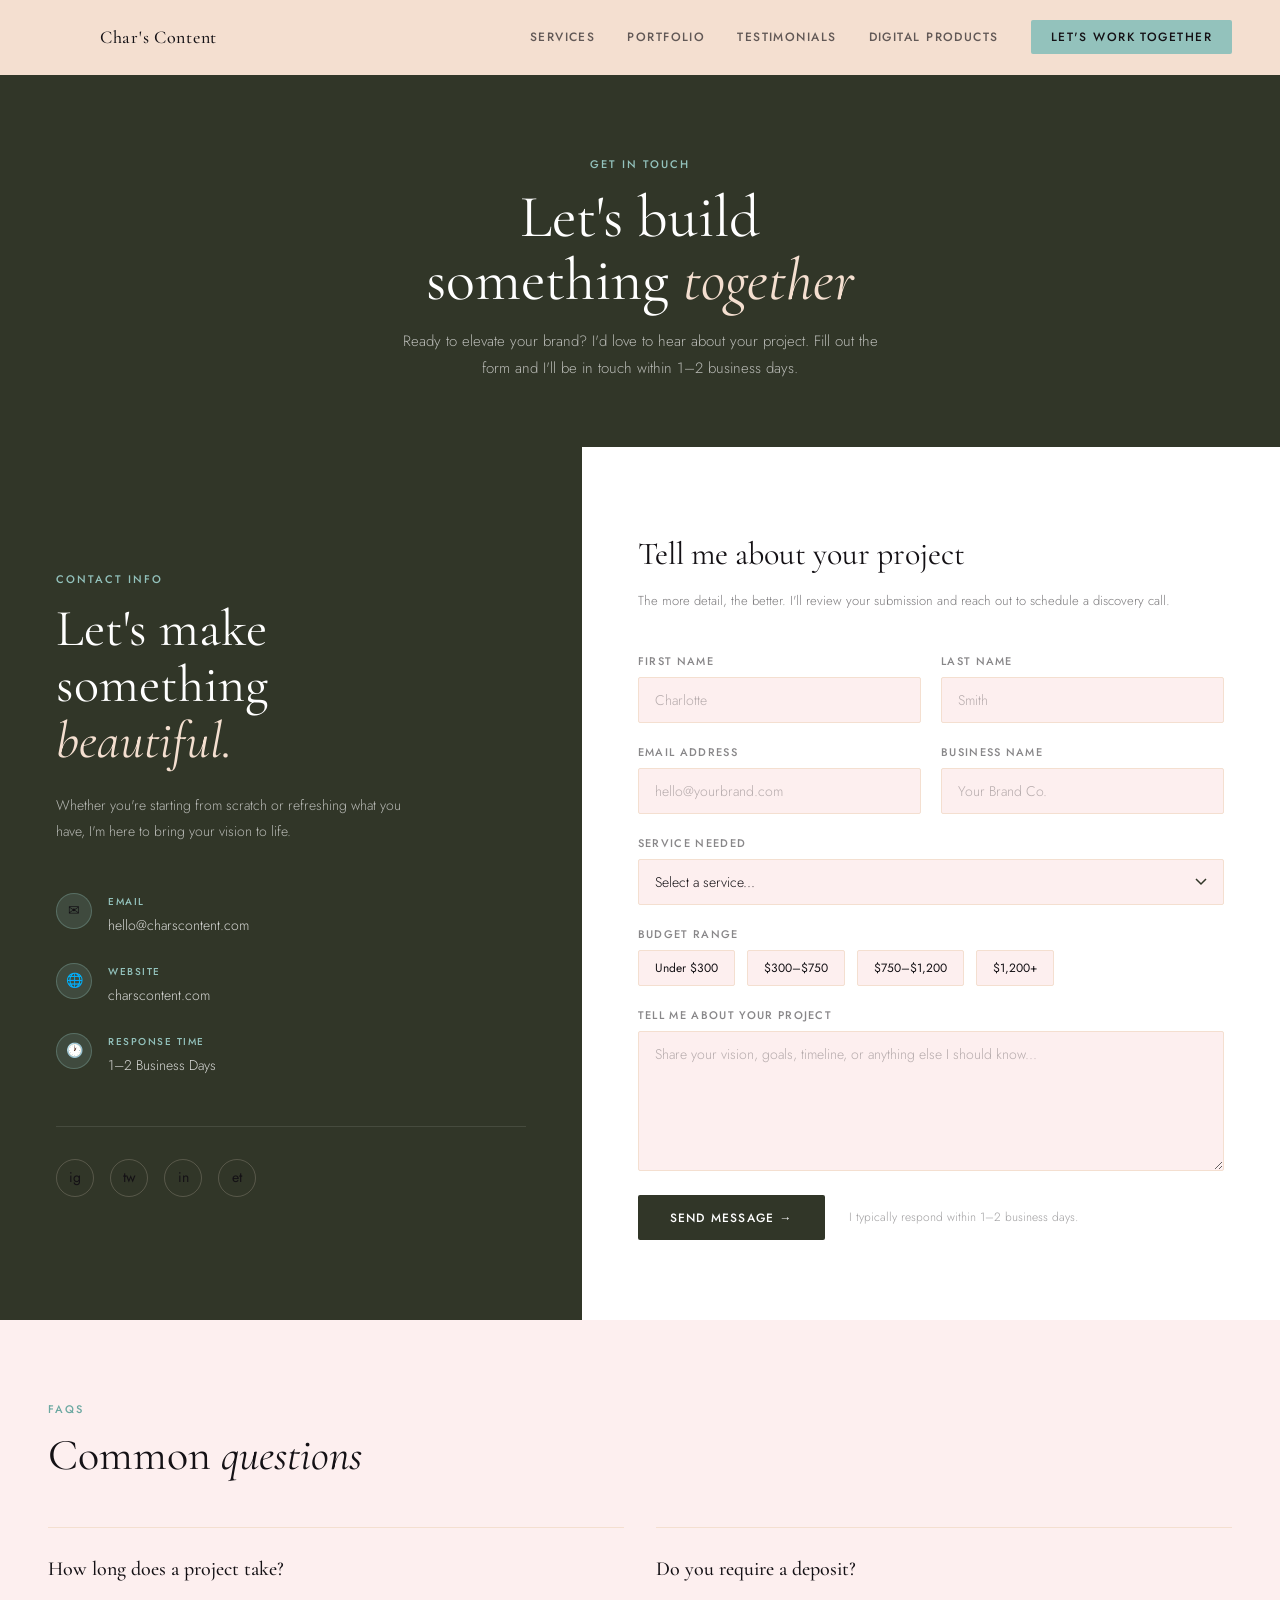
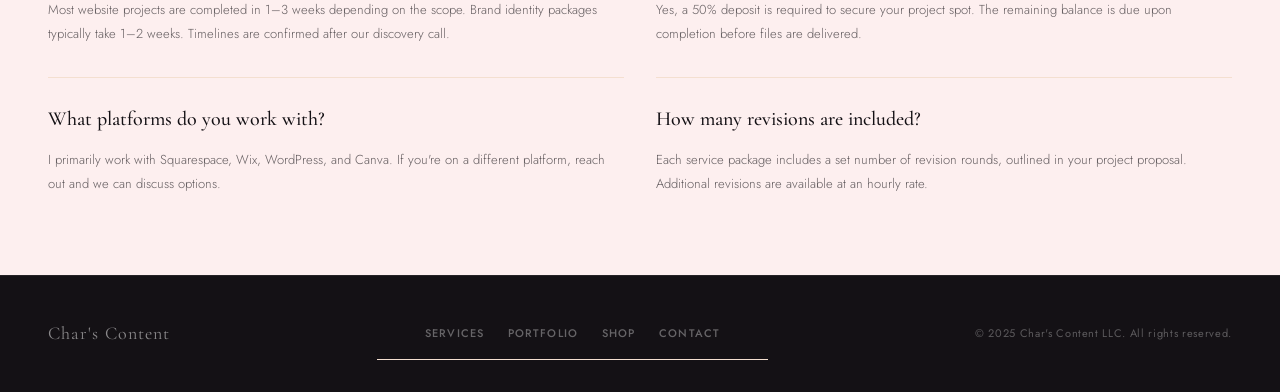
==== contact.html @ 34e14471 "Adding all files for website" ====
<!DOCTYPE html>
<html lang="en">
  <head>
    <meta charset="UTF-8" />
    <meta name="viewport" content="width=device-width, initial-scale=1.0" />
    <title>Contact | Char's Content</title>
    <meta
      name="description"
      content="Get in touch with Char's Content to start your web design or branding project."
    />
    <link rel="stylesheet" href="styles.css" />
    <link rel="stylesheet" href="mobile.css" />
  </head>
  <body>
    <!-- NAV -->
    <nav>
      <a href="index.html" class="nav-logo">
        <div class="logo-circle"></div>
        <span class="nav-brand">Char's Content</span>
      </a>
      <button class="menu-toggle" aria-label="Toggle navigation menu" aria-expanded="false">
        <span class="menu-toggle-bar"></span>
        <span class="menu-toggle-bar"></span>
        <span class="menu-toggle-bar"></span>
      </button>
      <ul class="nav-links">
        <li><a href="services.html">Services</a></li>
        <li><a href="portfolio.html">Portfolio</a></li>
        <li><a href="testimonials.html">Testimonials</a></li>
        <li><a href="products.html">Digital Products</a></li>
        <li>
          <a
            href="contact.html"
            class="nav-cta active"
            style="background: var(--teal); color: var(--ink) !important"
            >Let's Work Together</a
          >
        </li>
      </ul>
    </nav>

    <!-- PAGE HERO -->
    <section class="page-hero">
      <p class="section-label">Get In Touch</p>
      <h1 class="page-hero-title">
        Let's build<br />something <em>together</em>
      </h1>
      <p class="page-hero-sub">
        Ready to elevate your brand? I'd love to hear about your project. Fill
        out the form and I'll be in touch within 1–2 business days.
      </p>
    </section>

    <!-- CONTACT LAYOUT -->
    <div class="contact-layout">
      <!-- LEFT: Info -->
      <div class="contact-left">
        <p class="section-label contact-label">Contact Info</p>
        <h2 class="contact-title">
          Let's make<br />something<br /><em>beautiful.</em>
        </h2>
        <p class="contact-body">
          Whether you're starting from scratch or refreshing what you have, I'm
          here to bring your vision to life.
        </p>

        <div class="contact-info">
          <div class="contact-info-item">
            <div class="contact-info-icon">✉</div>
            <div>
              <p class="contact-info-label">Email</p>
              <a href="mailto:hello@charscontent.com" class="contact-info-value"
                >hello@charscontent.com</a
              >
            </div>
          </div>
          <div class="contact-info-item">
            <div class="contact-info-icon">🌐</div>
            <div>
              <p class="contact-info-label">Website</p>
              <a href="https://charscontent.com" class="contact-info-value"
                >charscontent.com</a
              >
            </div>
          </div>
          <div class="contact-info-item">
            <div class="contact-info-icon">🕐</div>
            <div>
              <p class="contact-info-label">Response Time</p>
              <span class="contact-info-value">1–2 Business Days</span>
            </div>
          </div>
        </div>

        <div class="contact-socials">
          <a href="#" class="social-link">ig</a>
          <a href="#" class="social-link">tw</a>
          <a href="#" class="social-link">in</a>
          <a href="#" class="social-link">et</a>
        </div>
      </div>

      <!-- RIGHT: Form -->
      <div class="contact-right">
        <h2 class="form-title">Tell me about your project</h2>
        <p class="form-subtitle">
          The more detail, the better. I'll review your submission and reach out
          to schedule a discovery call.
        </p>

        <form onsubmit="handleSubmit(event)">
          <div class="form-grid">
            <div class="form-field">
              <label class="form-label">First Name</label>
              <input
                class="form-input"
                type="text"
                placeholder="Charlotte"
                required
              />
            </div>
            <div class="form-field">
              <label class="form-label">Last Name</label>
              <input
                class="form-input"
                type="text"
                placeholder="Smith"
                required
              />
            </div>
            <div class="form-field">
              <label class="form-label">Email Address</label>
              <input
                class="form-input"
                type="email"
                placeholder="hello@yourbrand.com"
                required
              />
            </div>
            <div class="form-field">
              <label class="form-label">Business Name</label>
              <input
                class="form-input"
                type="text"
                placeholder="Your Brand Co."
              />
            </div>
            <div class="form-field form-full">
              <label class="form-label">Service Needed</label>
              <select class="service-select">
                <option value="" disabled selected>Select a service...</option>
                <option>Website Design</option>
                <option>Brand Identity</option>
                <option>Website + Brand Bundle</option>
                <option>Website Refresh</option>
                <option>Digital Product Design</option>
                <option>Canva Templates</option>
                <option>Not Sure Yet</option>
              </select>
            </div>
            <div class="form-field form-full">
              <label class="form-label">Budget Range</label>
              <div class="budget-options">
                <button
                  type="button"
                  class="budget-chip"
                  onclick="selectBudget(this)"
                >
                  Under $300
                </button>
                <button
                  type="button"
                  class="budget-chip"
                  onclick="selectBudget(this)"
                >
                  $300–$750
                </button>
                <button
                  type="button"
                  class="budget-chip"
                  onclick="selectBudget(this)"
                >
                  $750–$1,200
                </button>
                <button
                  type="button"
                  class="budget-chip"
                  onclick="selectBudget(this)"
                >
                  $1,200+
                </button>
              </div>
            </div>
            <div class="form-field form-full">
              <label class="form-label">Tell Me About Your Project</label>
              <textarea
                class="form-input"
                placeholder="Share your vision, goals, timeline, or anything else I should know..."
                style="min-height: 140px"
              ></textarea>
            </div>
          </div>
          <div class="form-submit-row" style="margin-top: 1.5rem">
            <button type="submit" class="btn-primary">Send Message →</button>
            <span class="form-note"
              >I typically respond within 1–2 business days.</span
            >
          </div>
        </form>
      </div>
    </div>

    <!-- FAQ -->
    <section class="faq-section">
      <p class="section-label">FAQs</p>
      <h2 class="section-title">Common <em>questions</em></h2>
      <div class="faq-grid">
        <div class="faq-item">
          <p class="faq-q">How long does a project take?</p>
          <p class="faq-a">
            Most website projects are completed in 1–3 weeks depending on the
            scope. Brand identity packages typically take 1–2 weeks. Timelines
            are confirmed after our discovery call.
          </p>
        </div>
        <div class="faq-item">
          <p class="faq-q">Do you require a deposit?</p>
          <p class="faq-a">
            Yes, a 50% deposit is required to secure your project spot. The
            remaining balance is due upon completion before files are delivered.
          </p>
        </div>
        <div class="faq-item">
          <p class="faq-q">What platforms do you work with?</p>
          <p class="faq-a">
            I primarily work with Squarespace, Wix, WordPress, and Canva. If
            you're on a different platform, reach out and we can discuss
            options.
          </p>
        </div>
        <div class="faq-item">
          <p class="faq-q">How many revisions are included?</p>
          <p class="faq-a">
            Each service package includes a set number of revision rounds,
            outlined in your project proposal. Additional revisions are
            available at an hourly rate.
          </p>
        </div>
      </div>
    </section>

    <!-- FOOTER -->
    <footer>
      <a href="index.html" class="footer-brand">Char's Content</a>
      <nav class="footer-nav">
        <a href="services.html">Services</a>
        <a href="portfolio.html">Portfolio</a>
        <a href="products.html">Shop</a>
        <a href="contact.html">Contact</a>
      </nav>
      <span class="footer-copy"
        >© 2025 Char's Content LLC. All rights reserved.</span
      >
    </footer>

    <script>
      function selectBudget(el) {
        document
          .querySelectorAll(".budget-chip")
          .forEach((c) => c.classList.remove("selected"));
        el.classList.add("selected");
      }

      function handleSubmit(e) {
        e.preventDefault();
        const btn = e.target.querySelector('button[type="submit"]');
        btn.textContent = "Sent! ✓";
        btn.style.background = "var(--teal)";
        btn.style.color = "var(--ink)";
        btn.disabled = true;
      }
    </script>
    <script src="mobile.js" defer></script>
  </body>
</html>
---- styles.css ----
@import url("https://fonts.googleapis.com/css2?family=Cormorant+Garamond:ital,wght@0,400;0,500;1,400;1,500&family=Jost:wght@300;400;500&display=swap");

/* ============================================
   CHAR'S CONTENT — SHARED STYLESHEET
   Brand Colors:
   Blush:   #FDEFEF
   Peach:   #F4DFD0
   Teal:    #93C2BC
   Forest:  #313628
   Ink:     #141115
   ============================================ */

*,
*::before,
*::after {
  box-sizing: border-box;
  margin: 0;
  padding: 0;
}

:root {
  --blush: #fdefef;
  --peach: #f4dfd0;
  --teal: #93c2bc;
  --teal-dark: #6ba8a1;
  --forest: #313628;
  --ink: #141115;
  --white: #ffffff;
  --muted: rgba(20, 17, 21, 0.55);

  --font-display: "Cormorant Garamond", Georgia, serif;
  --font-body: "Jost", sans-serif;
}

html {
  scroll-behavior: smooth;
}

body {
  font-family: var(--font-body);
  background: var(--blush);
  color: var(--ink);
  font-size: 15px;
  line-height: 1.7;
  overflow-x: hidden;
}

img {
  max-width: 100%;
  display: block;
}
a {
  color: inherit;
}

/* ============================================
   NAVIGATION
   ============================================ */
nav {
  display: flex;
  justify-content: space-between;
  align-items: center;
  padding: 1rem 3rem;
  border-bottom: 1px solid var(--peach);
  background-color: var(--peach);
  position: sticky;
  top: 0;
  z-index: 100;
}

.nav-logo {
  display: flex;
  align-items: center;
  gap: 10px;
  text-decoration: none;
}

.logo-circle {
  width: 42px;
  height: 42px;
  border-radius: 50%;
  display: flex;
  align-items: center;
  justify-content: center;
  flex-shrink: 0;
  position: relative;
}

.logo-circle::before {
  content: "";
  position: absolute;
  inset: 3px;
  border-radius: 50%;
}

.logo-cc {
  font-family: var(--font-display);
  font-size: 16px;
  font-weight: 500;
  letter-spacing: -1px;
  color: var(--ink);
  position: relative;
  z-index: 1;
}

.nav-brand {
  font-family: var(--font-display);
  font-size: 18px;
  font-weight: 500;
  letter-spacing: 0.04em;
  color: var(--ink);
}

.nav-links {
  display: flex;
  gap: 2rem;
  list-style: none;
}

.nav-links a {
  text-decoration: none;
  font-size: 12px;
  font-weight: 500;
  letter-spacing: 0.12em;
  text-transform: uppercase;
  color: var(--ink);
  opacity: 0.65;
  transition: opacity 0.2s;
}

.nav-links a:hover,
.nav-links a.active {
  opacity: 1;
}

.nav-cta {
  background: var(--forest);
  color: var(--white) !important;
  opacity: 1 !important;
  padding: 0.5rem 1.25rem;
  border-radius: 2px;
  font-size: 11px;
  font-weight: 500;
  letter-spacing: 0.12em;
  text-transform: uppercase;
  text-decoration: none;
  transition: background 0.2s;
}

.nav-cta:hover {
  background: var(--ink) !important;
}

/* HOME-SPECIFIC STYLES */

/* ============================================
   HOMEPAGE
   ============================================ */
.hero {
  display: grid;
  grid-template-columns: 1fr 1fr;
  min-height: 88vh;
}

.hero-left {
  padding: 5rem 3rem 4rem 3.5rem;
  display: flex;
  flex-direction: column;
  justify-content: center;
  background: var(--white);
}

.hero-eyebrow {
  font-size: 11px;
  font-weight: 500;
  letter-spacing: 0.18em;
  text-transform: uppercase;
  color: var(--teal-dark);
  margin-bottom: 1.5rem;
}

.hero-headline {
  font-family: var(--font-display);
  font-size: 62px;
  line-height: 1.06;
  font-weight: 400;
  color: var(--ink);
  margin-bottom: 1.5rem;
}

.hero-headline em {
  font-style: italic;
  color: var(--teal-dark);
}

.hero-sub {
  font-size: 15px;
  font-weight: 300;
  color: var(--ink);
  opacity: 0.7;
  max-width: 380px;
  margin-bottom: 2.5rem;
  line-height: 1.85;
}

.hero-actions {
  display: flex;
  gap: 1.5rem;
  align-items: center;
}

.hero-right {
  background: var(--peach);
  display: flex;
  align-items: center;
  justify-content: center;
  position: relative;
}

.hero-img-box {
  width: 400px;
  height: 420px;
  /* background: var(--teal); */
  border-radius: 4px;
  display: flex;
  flex-direction: column;
  align-items: center;
  justify-content: center;
  gap: 1rem;
}

.hero-logo-large {
  /* width: 120px;
  height: 120px; */
  border-radius: 50%;
  display: flex;
  align-items: center;
  justify-content: center;
  position: relative;
}

.hero-logo-large::before {
  content: "";
  position: absolute;
  inset: 5px;
  border-radius: 50%;
}

.hero-logo-large .cc {
  font-family: var(--font-display);
  font-size: 46px;
  font-weight: 500;
  letter-spacing: -3px;
  color: var(--ink);
  position: relative;
  z-index: 1;
}

.hero-img-label {
  font-family: var(--font-display);
  font-size: 13px;
  letter-spacing: 0.2em;
  text-transform: uppercase;
  color: var(--ink);
  opacity: 0.5;
}

.hero-badge {
  position: absolute;
  bottom: 2.5rem;
  right: 2.5rem;
  width: 76px;
  height: 76px;
  border-radius: 50%;
  background: var(--teal);
  display: flex;
  align-items: center;
  justify-content: center;
  text-align: center;
}

.hero-badge span {
  font-size: 10px;
  font-weight: 500;
  letter-spacing: 0.08em;
  text-transform: uppercase;
  color: var(--white);
  line-height: 1.4;
}

/* SERVICES PREVIEW */
.services-grid {
  display: grid;
  grid-template-columns: repeat(3, 1fr);
  gap: 1.5px;
  background: var(--peach);
  border: 1.5px solid var(--peach);
}

.service-card {
  background: var(--white);
  padding: 2.5rem 2rem;
  transition: background 0.25s;
}

.service-card:hover {
  background: var(--blush);
}

.service-num {
  font-family: var(--font-display);
  font-size: 13px;
  color: var(--teal-dark);
  letter-spacing: 0.1em;
  margin-bottom: 1.25rem;
}

.service-name {
  font-family: var(--font-display);
  font-size: 26px;
  font-weight: 500;
  color: var(--ink);
  margin-bottom: 0.75rem;
  line-height: 1.2;
}

.service-desc {
  font-size: 13px;
  font-weight: 300;
  color: var(--ink);
  opacity: 0.65;
  line-height: 1.8;
}

.service-arrow {
  margin-top: 1.5rem;
  font-size: 18px;
  color: var(--teal-dark);
}

/* ABOUT STRIP */
.about-strip {
  display: grid;
  grid-template-columns: 1fr 1fr;
  background: var(--forest);
}

.about-left {
  padding: 5rem 3.5rem;
  display: flex;
  flex-direction: column;
  justify-content: center;
}

.about-label {
  color: var(--teal);
}

.about-title {
  font-family: var(--font-display);
  font-size: 46px;
  font-weight: 400;
  color: var(--white);
  line-height: 1.1;
  margin-bottom: 1.5rem;
}

.about-title em {
  font-style: italic;
  color: var(--peach);
}

.about-body {
  font-size: 14px;
  font-weight: 300;
  color: var(--white);
  opacity: 0.7;
  max-width: 400px;
  line-height: 1.85;
  margin-bottom: 2rem;
}

.stat-row {
  display: flex;
  gap: 2.5rem;
}

.stat {
  border-top: 1px solid rgba(255, 255, 255, 0.15);
  padding-top: 1rem;
}

.stat-num {
  font-family: var(--font-display);
  font-size: 36px;
  font-weight: 400;
  color: var(--peach);
}

.stat-label {
  font-size: 11px;
  letter-spacing: 0.1em;
  text-transform: uppercase;
  color: var(--white);
  opacity: 0.45;
  margin-top: 0.25rem;
}

.about-right {
  background: var(--peach);
  display: flex;
  align-items: center;
  justify-content: center;
  padding: 4rem;
}

.about-quote-frame {
  background: var(--blush);
  border-radius: 4px;
  padding: 2.5rem;
  max-width: 320px;
  text-align: center;
}

.about-quote {
  font-family: var(--font-display);
  font-size: 22px;
  font-style: italic;
  color: var(--ink);
  line-height: 1.5;
  margin-bottom: 1.5rem;
}

.about-sig {
  font-size: 11px;
  font-weight: 500;
  letter-spacing: 0.15em;
  text-transform: uppercase;
  color: var(--teal-dark);
}

/* PORTFOLIO PREVIEW */
.portfolio-header {
  display: flex;
  justify-content: space-between;
  align-items: flex-end;
  margin-bottom: 3rem;
}

.portfolio-grid {
  display: grid;
  grid-template-columns: repeat(3, 1fr);
  gap: 1.5rem;
}

.portfolio-card {
  border-radius: 4px;
  overflow: hidden;
  background: var(--peach);
}

.portfolio-img {
  height: 200px;
  display: flex;
  align-items: center;
  justify-content: center;
  position: relative;
}

.portfolio-img-1 {
  background: linear-gradient(135deg, var(--teal) 0%, var(--teal-dark) 100%);
}
.portfolio-img-2 {
  background: linear-gradient(135deg, var(--peach) 0%, var(--blush) 100%);
}
.portfolio-img-3 {
  background: linear-gradient(135deg, var(--forest) 0%, #1e2118 100%);
}

.portfolio-label-overlay {
  font-family: var(--font-display);
  font-size: 18px;
  font-style: italic;
  color: var(--white);
  text-align: center;
  padding: 1rem;
}

.portfolio-img-2 .portfolio-label-overlay {
  color: var(--ink);
}

.portfolio-info {
  padding: 1.25rem 1.5rem;
  background: var(--white);
}

.portfolio-tag {
  font-size: 10px;
  font-weight: 500;
  letter-spacing: 0.15em;
  text-transform: uppercase;
  color: var(--teal-dark);
  margin-bottom: 0.4rem;
}

.portfolio-title {
  font-family: var(--font-display);
  font-size: 20px;
  font-weight: 500;
  color: var(--ink);
}

/* TESTIMONIAL STRIP */
.testi-strip {
  background: var(--ink);
  padding: 4rem 3rem;
  text-align: center;
}

.testi-strip .section-label {
  color: var(--teal);
}

.testi-quote {
  font-family: var(--font-display);
  font-size: 28px;
  font-style: italic;
  color: var(--white);
  max-width: 640px;
  margin: 1.5rem auto 1rem;
  line-height: 1.45;
}

.testi-author {
  font-size: 12px;
  font-weight: 500;
  letter-spacing: 0.15em;
  text-transform: uppercase;
  color: var(--teal);
}

/* ============================================
   TICKER / MARQUEE
   ============================================ */
.ticker {
  background: var(--forest);
  padding: 0.75rem 0;
  overflow: hidden;
  white-space: nowrap;
}

.ticker-inner {
  display: inline-flex;
  gap: 3rem;
  animation: ticker 20s linear infinite;
}

.ticker-item {
  font-size: 11px;
  font-weight: 500;
  letter-spacing: 0.18em;
  text-transform: uppercase;
  color: var(--peach);
  display: flex;
  align-items: center;
  gap: 1rem;
}

.ticker-dot {
  width: 5px;
  height: 5px;
  border-radius: 50%;
  background: var(--teal);
  flex-shrink: 0;
}

@keyframes ticker {
  from {
    transform: translateX(0);
  }
  to {
    transform: translateX(-50%);
  }
}

/* ============================================
   FOOTER
   ============================================ */
footer {
  background: var(--ink);
  border-top: 1px solid rgba(255, 255, 255, 0.07);
  padding: 2rem 3rem;
  display: flex;
  justify-content: space-between;
  align-items: center;
  flex-wrap: wrap;
  gap: 1rem;
}

footer nav {
  background-color: #141115;
}

.footer-brand {
  font-family: var(--font-display);
  font-size: 18px;
  color: var(--white);
  opacity: 0.5;
  letter-spacing: 0.06em;
  text-decoration: none;
}

.footer-nav {
  display: flex;
  gap: 1.5rem;
}

.footer-nav a {
  font-size: 11px;
  font-weight: 500;
  letter-spacing: 0.1em;
  text-transform: uppercase;
  color: var(--white);
  opacity: 0.35;
  text-decoration: none;
  transition: opacity 0.2s;
}

.footer-nav a:hover {
  opacity: 0.7;
}

.footer-copy {
  font-size: 11px;
  color: var(--white);
  opacity: 0.3;
  letter-spacing: 0.06em;
}

/* ============================================
   SHARED SECTION UTILITIES
   ============================================ */
.section {
  padding: 5rem 3rem;
}

.section-label {
  font-size: 11px;
  font-weight: 500;
  letter-spacing: 0.18em;
  text-transform: uppercase;
  color: var(--teal-dark);
  margin-bottom: 0.75rem;
}

.section-title {
  font-family: var(--font-display);
  font-size: 44px;
  font-weight: 400;
  color: var(--ink);
  line-height: 1.1;
  margin-bottom: 3rem;
}

.section-title em {
  font-style: italic;
}

em {
  font-style: italic;
}

/* ============================================
   BUTTONS
   ============================================ */
.btn-primary {
  display: inline-block;
  background: var(--forest);
  color: var(--white);
  padding: 0.85rem 2rem;
  border-radius: 2px;
  font-size: 12px;
  font-weight: 500;
  letter-spacing: 0.1em;
  text-transform: uppercase;
  text-decoration: none;
  transition: background 0.2s;
  border: none;
  cursor: pointer;
  font-family: var(--font-body);
}

.btn-primary:hover {
  background: var(--ink);
}

.btn-secondary {
  display: inline-block;
  font-size: 12px;
  font-weight: 500;
  letter-spacing: 0.1em;
  text-transform: uppercase;
  color: var(--ink);
  text-decoration: none;
  border-bottom: 1px solid currentColor;
  padding-bottom: 2px;
  opacity: 0.6;
  transition: opacity 0.2s;
}

.btn-secondary:hover {
  opacity: 1;
}

.btn-teal {
  display: inline-block;
  background: var(--teal);
  color: var(--ink);
  padding: 0.85rem 2rem;
  border-radius: 2px;
  font-size: 12px;
  font-weight: 500;
  letter-spacing: 0.1em;
  text-transform: uppercase;
  text-decoration: none;
  transition: background 0.2s;
  border: none;
  cursor: pointer;
  font-family: var(--font-body);
}

.btn-teal:hover {
  background: var(--teal-dark);
  color: var(--white);
}

/* ============================================
   PAGE HERO BANNER (inner pages)
   ============================================ */
.page-hero {
  background: var(--forest);
  padding: 5rem 3rem 4rem;
  text-align: center;
}

.page-hero .section-label {
  color: var(--teal);
}

.page-hero-title {
  font-family: var(--font-display);
  font-size: 60px;
  font-weight: 400;
  color: var(--white);
  line-height: 1.05;
  margin-bottom: 1rem;
}

.page-hero-title em {
  font-style: italic;
  color: var(--peach);
}

.page-hero-sub {
  font-size: 15px;
  font-weight: 300;
  color: var(--white);
  opacity: 0.65;
  max-width: 500px;
  margin: 0 auto;
  line-height: 1.85;
}

/* ============================================
   FORM STYLES
   ============================================ */
.form-field {
  display: flex;
  flex-direction: column;
  gap: 0.4rem;
}

.form-label {
  font-size: 11px;
  font-weight: 500;
  letter-spacing: 0.12em;
  text-transform: uppercase;
  color: var(--peach);
  opacity: 0.8;
}

.form-input {
  background: rgba(255, 255, 255, 0.06);
  border: 1px solid rgba(244, 223, 208, 0.2);
  border-radius: 2px;
  padding: 0.75rem 1rem;
  color: var(--white);
  font-family: var(--font-body);
  font-size: 14px;
  font-weight: 300;
  outline: none;
  transition: border-color 0.2s;
  width: 100%;
}

.form-input:focus {
  border-color: rgba(147, 194, 188, 0.6);
}
.form-input::placeholder {
  color: rgba(255, 255, 255, 0.25);
}
textarea.form-input {
  resize: vertical;
  min-height: 120px;
}

/* ============================================
   SERVICE PAGE
   ============================================ */
.services-full {
  display: grid;
  grid-template-columns: 1fr 1fr;
  gap: 0;
  background: var(--white);
}

.service-block {
  padding: 3.5rem 3rem;
  border-bottom: 1.5px solid var(--peach);
  border-right: 1.5px solid var(--peach);
  transition: background 0.25s;
}

.service-block:nth-child(even) {
  border-right: none;
}
.service-block:hover {
  background: var(--blush);
}

.service-block-num {
  font-family: var(--font-display);
  font-size: 48px;
  font-weight: 400;
  color: var(--peach);
  line-height: 1;
  margin-bottom: 1rem;
}

.service-block-name {
  font-family: var(--font-display);
  font-size: 30px;
  font-weight: 500;
  color: var(--ink);
  margin-bottom: 1rem;
}

.service-block-desc {
  font-size: 14px;
  font-weight: 300;
  color: var(--ink);
  opacity: 0.65;
  line-height: 1.85;
  margin-bottom: 1.5rem;
}

.service-includes {
  list-style: none;
  display: flex;
  flex-direction: column;
  gap: 0.5rem;
}

.service-includes li {
  font-size: 13px;
  font-weight: 400;
  color: var(--teal-dark);
  display: flex;
  align-items: center;
  gap: 0.6rem;
}

.service-includes li::before {
  content: "✓";
  font-size: 11px;
  font-weight: 500;
}

.pricing-strip {
  background: var(--forest);
  padding: 5rem 3rem;
  text-align: center;
}

.pricing-grid {
  display: grid;
  grid-template-columns: repeat(3, 1fr);
  gap: 1.5rem;
  margin-top: 3rem;
}

.pricing-card {
  background: rgba(255, 255, 255, 0.05);
  border: 1px solid rgba(244, 223, 208, 0.15);
  border-radius: 4px;
  padding: 2.5rem 2rem;
  text-align: center;
  transition: background 0.25s;
}

.pricing-card.featured {
  background: var(--teal);
  border-color: var(--teal);
}

.pricing-card:hover {
  background: rgba(255, 255, 255, 0.1);
}
.pricing-card.featured:hover {
  background: var(--teal-dark);
}

.pricing-tier {
  font-size: 11px;
  font-weight: 500;
  letter-spacing: 0.18em;
  text-transform: uppercase;
  color: var(--peach);
  margin-bottom: 1rem;
}

.pricing-card.featured .pricing-tier {
  color: var(--ink);
}

.pricing-price {
  font-family: var(--font-display);
  font-size: 52px;
  font-weight: 400;
  color: var(--white);
  line-height: 1;
  margin-bottom: 0.25rem;
}

.pricing-card.featured .pricing-price {
  color: var(--ink);
}

.pricing-from {
  font-size: 11px;
  color: var(--white);
  opacity: 0.5;
  margin-bottom: 1.5rem;
}

.pricing-card.featured .pricing-from {
  color: var(--ink);
  opacity: 0.6;
}

.pricing-features {
  list-style: none;
  display: flex;
  flex-direction: column;
  gap: 0.6rem;
  margin-bottom: 2rem;
}

.pricing-features li {
  font-size: 13px;
  font-weight: 300;
  color: var(--white);
  opacity: 0.75;
}

.pricing-card.featured .pricing-features li {
  color: var(--ink);
  opacity: 0.8;
}

.process-section {
  background: var(--blush);
}

.process-steps {
  display: grid;
  grid-template-columns: repeat(4, 1fr);
  gap: 2rem;
  margin-top: 3rem;
}

.process-step {
  text-align: center;
}

.step-num {
  width: 56px;
  height: 56px;
  border-radius: 50%;
  background: var(--peach);
  border: 1.5px solid var(--teal);
  display: flex;
  align-items: center;
  justify-content: center;
  margin: 0 auto 1rem;
  font-family: var(--font-display);
  font-size: 22px;
  font-weight: 400;
  color: var(--ink);
}

.step-name {
  font-family: var(--font-display);
  font-size: 20px;
  font-weight: 500;
  color: var(--ink);
  margin-bottom: 0.5rem;
}

.step-desc {
  font-size: 13px;
  font-weight: 300;
  color: var(--ink);
  opacity: 0.6;
  line-height: 1.7;
}

.cta-strip {
  background: var(--ink);
  padding: 5rem 3rem;
  text-align: center;
}

.cta-title {
  font-family: var(--font-display);
  font-size: 52px;
  font-weight: 400;
  color: var(--white);
  line-height: 1.1;
  margin-bottom: 1rem;
}

.cta-title em {
  font-style: italic;
  color: var(--peach);
}

.cta-sub {
  font-size: 15px;
  font-weight: 300;
  color: var(--white);
  opacity: 0.6;
  margin-bottom: 2.5rem;
}

/* ============================================
   CONTACT PAGE
   ============================================ */
.contact-layout {
  display: grid;
  grid-template-columns: 1fr 1.2fr;
  min-height: 80vh;
}

.contact-left {
  background: var(--forest);
  padding: 5rem 3.5rem;
  display: flex;
  flex-direction: column;
  justify-content: center;
}

.contact-label {
  color: var(--teal) !important;
}

.contact-title {
  font-family: var(--font-display);
  font-size: 52px;
  font-weight: 400;
  color: var(--white);
  line-height: 1.08;
  margin-bottom: 1.5rem;
}

.contact-title em {
  font-style: italic;
  color: var(--peach);
}

.contact-body {
  font-size: 14px;
  font-weight: 300;
  color: var(--white);
  opacity: 0.65;
  max-width: 360px;
  line-height: 1.85;
  margin-bottom: 3rem;
}

.contact-info {
  display: flex;
  flex-direction: column;
  gap: 1.5rem;
}

.contact-info-item {
  display: flex;
  align-items: flex-start;
  gap: 1rem;
}

.contact-info-icon {
  width: 36px;
  height: 36px;
  border-radius: 50%;
  background: rgba(147, 194, 188, 0.15);
  border: 1px solid rgba(147, 194, 188, 0.3);
  display: flex;
  align-items: center;
  justify-content: center;
  font-size: 14px;
  flex-shrink: 0;
}

.contact-info-label {
  font-size: 10px;
  font-weight: 500;
  letter-spacing: 0.15em;
  text-transform: uppercase;
  color: var(--teal);
  margin-bottom: 0.2rem;
}

.contact-info-value {
  font-size: 14px;
  font-weight: 300;
  color: var(--white);
  opacity: 0.8;
  text-decoration: none;
}

.contact-info-value:hover {
  opacity: 1;
}

.contact-socials {
  display: flex;
  gap: 1rem;
  margin-top: 3rem;
  padding-top: 2rem;
  border-top: 1px solid rgba(255, 255, 255, 0.1);
}

.social-link {
  width: 38px;
  height: 38px;
  border-radius: 50%;
  border: 1px solid rgba(244, 223, 208, 0.2);
  display: flex;
  align-items: center;
  justify-content: center;
  font-size: 14px;
  text-decoration: none;
  transition: background 0.2s, border-color 0.2s;
}

.social-link:hover {
  background: rgba(147, 194, 188, 0.15);
  border-color: var(--teal);
}

.contact-right {
  background: var(--white);
  padding: 5rem 3.5rem;
  display: flex;
  flex-direction: column;
  justify-content: center;
}

.form-title {
  font-family: var(--font-display);
  font-size: 32px;
  font-weight: 400;
  color: var(--ink);
  margin-bottom: 0.5rem;
}

.form-subtitle {
  font-size: 13px;
  font-weight: 300;
  color: var(--ink);
  opacity: 0.55;
  margin-bottom: 2.5rem;
  line-height: 1.7;
}

.form-grid {
  display: grid;
  grid-template-columns: 1fr 1fr;
  gap: 1.25rem;
}

.form-grid .form-full {
  grid-column: span 2;
}

/* Light form styles (on white bg) */
.contact-right .form-label {
  color: var(--ink);
  opacity: 0.5;
}

.contact-right .form-input {
  background: var(--blush);
  border: 1px solid var(--peach);
  color: var(--ink);
}

.contact-right .form-input:focus {
  border-color: var(--teal);
}

.contact-right .form-input::placeholder {
  color: rgba(20, 17, 21, 0.3);
}

.service-select {
  background: var(--blush);
  border: 1px solid var(--peach);
  border-radius: 2px;
  padding: 0.75rem 1rem;
  color: var(--ink);
  font-family: var(--font-body);
  font-size: 14px;
  font-weight: 300;
  outline: none;
  width: 100%;
  transition: border-color 0.2s;
  cursor: pointer;
  -webkit-appearance: none;
  appearance: none;
  background-image: url("data:image/svg+xml,%3Csvg xmlns='http://www.w3.org/2000/svg' width='12' height='8' fill='none' viewBox='0 0 12 8'%3E%3Cpath stroke='%23313628' stroke-width='1.5' d='m1 1 5 5 5-5'/%3E%3C/svg%3E");
  background-repeat: no-repeat;
  background-position: right 1rem center;
}

.service-select:focus {
  border-color: var(--teal);
}

.budget-options {
  display: flex;
  gap: 0.75rem;
  flex-wrap: wrap;
}

.budget-chip {
  padding: 0.5rem 1rem;
  border-radius: 2px;
  border: 1px solid var(--peach);
  background: var(--blush);
  font-size: 12px;
  font-weight: 400;
  color: var(--ink);
  cursor: pointer;
  transition: all 0.2s;
  font-family: var(--font-body);
}

.budget-chip:hover,
.budget-chip.selected {
  background: var(--forest);
  color: var(--white);
  border-color: var(--forest);
}

.form-submit-row {
  display: flex;
  align-items: center;
  gap: 1.5rem;
  margin-top: 0.5rem;
}

.form-note {
  font-size: 12px;
  font-weight: 300;
  color: var(--ink);
  opacity: 0.4;
}

.faq-section {
  background: var(--blush);
  padding: 5rem 3rem;
}

.faq-grid {
  display: grid;
  grid-template-columns: 1fr 1fr;
  gap: 2rem;
  margin-top: 3rem;
}

.faq-item {
  border-top: 1px solid var(--peach);
  padding-top: 1.5rem;
}

.faq-q {
  font-family: var(--font-display);
  font-size: 20px;
  font-weight: 500;
  color: var(--ink);
  margin-bottom: 0.75rem;
}

.faq-a {
  font-size: 13px;
  font-weight: 300;
  color: var(--ink);
  opacity: 0.65;
  line-height: 1.8;
}

/* ============================================
   PRODUCTS PAGE
   ============================================ */

.shop-intro {
  background: var(--white);
  padding: 3rem;
  display: flex;
  justify-content: space-between;
  align-items: center;
  border-bottom: 1px solid var(--peach);
}

.shop-intro-text {
  font-size: 14px;
  font-weight: 300;
  color: var(--ink);
  opacity: 0.65;
  max-width: 500px;
  line-height: 1.8;
}

.shop-platform {
  font-size: 12px;
  font-weight: 500;
  letter-spacing: 0.12em;
  text-transform: uppercase;
  color: var(--teal-dark);
  display: flex;
  align-items: center;
  gap: 0.5rem;
}

.products-section {
  background: var(--blush);
}

.products-grid {
  display: grid;
  grid-template-columns: repeat(3, 1fr);
  gap: 1.5rem;
}

.product-card {
  background: var(--white);
  border-radius: 4px;
  overflow: hidden;
  transition: transform 0.2s;
}

.product-card:hover {
  transform: translateY(-4px);
}

.product-img {
  height: 220px;
  display: flex;
  align-items: center;
  justify-content: center;
  position: relative;
}

.product-img-blush {
  background: linear-gradient(145deg, var(--blush) 0%, var(--peach) 100%);
}
.product-img-teal {
  background: linear-gradient(
    145deg,
    rgba(147, 194, 188, 0.3) 0%,
    var(--teal) 100%
  );
}
.product-img-forest {
  background: linear-gradient(145deg, var(--forest) 0%, #1e2118 100%);
}
.product-img-ink {
  background: linear-gradient(145deg, #2a2030 0%, var(--ink) 100%);
}
.product-img-peach {
  background: linear-gradient(145deg, var(--peach) 0%, #e8b898 100%);
}
.product-img-mix {
  background: linear-gradient(145deg, var(--teal) 0%, var(--forest) 100%);
}

.product-emoji {
  font-size: 48px;
  filter: drop-shadow(0 2px 8px rgba(0, 0, 0, 0.15));
}

.product-badge {
  position: absolute;
  top: 1rem;
  right: 1rem;
  background: var(--teal);
  color: var(--ink);
  font-size: 10px;
  font-weight: 500;
  letter-spacing: 0.1em;
  text-transform: uppercase;
  padding: 0.3rem 0.75rem;
  border-radius: 2px;
}

.product-badge.new {
  background: var(--peach);
}
.product-badge.bundle {
  background: var(--forest);
  color: var(--white);
}

.product-info {
  padding: 1.5rem;
}

.product-type {
  font-size: 10px;
  font-weight: 500;
  letter-spacing: 0.15em;
  text-transform: uppercase;
  color: var(--teal-dark);
  margin-bottom: 0.4rem;
}

.product-name {
  font-family: var(--font-display);
  font-size: 22px;
  font-weight: 500;
  color: var(--ink);
  margin-bottom: 0.5rem;
}

.product-desc {
  font-size: 13px;
  font-weight: 300;
  color: var(--ink);
  opacity: 0.6;
  line-height: 1.7;
  margin-bottom: 1.25rem;
}

.product-footer {
  display: flex;
  justify-content: space-between;
  align-items: center;
}

.product-price {
  font-family: var(--font-display);
  font-size: 24px;
  font-weight: 500;
  color: var(--forest);
}

.btn-shop {
  background: var(--forest);
  color: var(--white);
  border: none;
  padding: 0.55rem 1.25rem;
  border-radius: 2px;
  font-size: 11px;
  font-weight: 500;
  letter-spacing: 0.1em;
  text-transform: uppercase;
  cursor: pointer;
  font-family: var(--font-body);
  text-decoration: none;
  transition: background 0.2s;
}

.btn-shop:hover {
  background: var(--ink);
}

.why-strip {
  background: var(--peach);
  padding: 5rem 3rem;
}

.why-grid {
  display: grid;
  grid-template-columns: repeat(4, 1fr);
  gap: 2rem;
  margin-top: 3rem;
}

.why-card {
  text-align: center;
}

.why-icon {
  font-size: 32px;
  margin-bottom: 1rem;
}

.why-title {
  font-family: var(--font-display);
  font-size: 20px;
  font-weight: 500;
  color: var(--ink);
  margin-bottom: 0.5rem;
}

.why-desc {
  font-size: 13px;
  font-weight: 300;
  color: var(--ink);
  opacity: 0.65;
  line-height: 1.75;
}

.cta-strip {
  background: var(--forest);
  padding: 4rem 3rem;
  text-align: center;
}

.cta-title {
  font-family: var(--font-display);
  font-size: 44px;
  font-weight: 400;
  color: var(--white);
  margin-bottom: 1rem;
}

.cta-title em {
  font-style: italic;
  color: var(--peach);
}

.cta-sub {
  font-size: 14px;
  font-weight: 300;
  color: var(--white);
  opacity: 0.6;
  margin-bottom: 2rem;
}
/* ============================================
   PORTFOLIO PAGE
   ============================================ */
.filter-bar {
  background: var(--white);
  padding: 1.5rem 3rem;
  display: flex;
  gap: 1rem;
  border-bottom: 1px solid var(--peach);
}

.filter-btn {
  font-size: 11px;
  font-weight: 500;
  letter-spacing: 0.12em;
  text-transform: uppercase;
  padding: 0.5rem 1.25rem;
  border-radius: 2px;
  border: 1px solid var(--peach);
  background: transparent;
  color: var(--ink);
  cursor: pointer;
  transition: all 0.2s;
  font-family: var(--font-body);
}

.filter-btn:hover,
.filter-btn.active {
  background: var(--forest);
  color: var(--white);
  border-color: var(--forest);
}

.portfolio-section {
  background: var(--blush);
}

.portfolio-full-grid {
  display: grid;
  grid-template-columns: repeat(3, 1fr);
  gap: 1.5rem;
}

.port-card {
  border-radius: 4px;
  overflow: hidden;
  background: var(--white);
  transition: transform 0.2s;
}

.port-card:hover {
  transform: translateY(-4px);
}

.port-img {
  height: 220px;
  display: flex;
  align-items: center;
  justify-content: center;
  position: relative;
  overflow: hidden;
}

.port-img-teal {
  background: linear-gradient(135deg, var(--teal) 0%, var(--teal-dark) 100%);
}
.port-img-peach {
  background: linear-gradient(135deg, var(--peach) 0%, #e8c9b0 100%);
}
.port-img-forest {
  background: linear-gradient(135deg, var(--forest) 0%, #1e2118 100%);
}
.port-img-blush {
  background: linear-gradient(135deg, var(--blush) 0%, var(--peach) 100%);
}
.port-img-ink {
  background: linear-gradient(135deg, #2a2030 0%, var(--ink) 100%);
}
.port-img-mix {
  background: linear-gradient(135deg, var(--teal) 0%, var(--forest) 100%);
}

.port-img-label {
  font-family: var(--font-display);
  font-size: 20px;
  font-style: italic;
  color: var(--white);
  text-align: center;
  padding: 1rem;
}

.port-img-peach .port-img-label,
.port-img-blush .port-img-label {
  color: var(--ink);
}

.port-info {
  padding: 1.5rem;
}

.port-tag {
  font-size: 10px;
  font-weight: 500;
  letter-spacing: 0.15em;
  text-transform: uppercase;
  color: var(--teal-dark);
  margin-bottom: 0.4rem;
}

.port-title {
  font-family: var(--font-display);
  font-size: 22px;
  font-weight: 500;
  color: var(--ink);
  margin-bottom: 0.5rem;
}

.port-desc {
  font-size: 13px;
  font-weight: 300;
  color: var(--ink);
  opacity: 0.6;
  line-height: 1.7;
}

.featured-project {
  background: var(--white);
  padding: 5rem 3rem;
  display: grid;
  grid-template-columns: 1fr 1fr;
  gap: 4rem;
  align-items: center;
}

.featured-label {
  font-size: 11px;
  font-weight: 500;
  letter-spacing: 0.18em;
  text-transform: uppercase;
  color: var(--teal-dark);
  margin-bottom: 0.75rem;
}

.featured-title {
  font-family: var(--font-display);
  font-size: 46px;
  font-weight: 400;
  color: var(--ink);
  line-height: 1.1;
  margin-bottom: 1rem;
}

.featured-title em {
  font-style: italic;
}

.featured-desc {
  font-size: 14px;
  font-weight: 300;
  color: var(--ink);
  opacity: 0.65;
  line-height: 1.85;
  margin-bottom: 2rem;
}

.featured-img {
  height: 400px;
  border-radius: 4px;
  /* background: linear-gradient(135deg, var(--teal) 0%, var(--forest) 100%); */
  display: flex;
  align-items: center;
  justify-content: center;
}

.featured-img-label {
  font-family: var(--font-display);
  font-size: 24px;
  font-style: italic;
  color: var(--white);
}

.cta-strip {
  background: var(--forest);
  padding: 4rem 3rem;
  text-align: center;
}

.cta-title {
  font-family: var(--font-display);
  font-size: 44px;
  font-weight: 400;
  color: var(--white);
  margin-bottom: 1rem;
}

.cta-title em {
  font-style: italic;
  color: var(--peach);
}

.cta-sub {
  font-size: 14px;
  font-weight: 300;
  color: var(--white);
  opacity: 0.6;
  margin-bottom: 2rem;
}
---- mobile.css ----
/* ============================================
   CHAR'S CONTENT — MOBILE / RESPONSIVE STYLESHEET
   ------------------------------------------------
   This file is loaded AFTER styles.css and does not
   modify any rule in styles.css. It only adds:
     1. Hamburger menu styles + mobile nav dropdown
     2. Image-fit fixes for portfolio/featured images
     3. Responsive layout overrides at 3 breakpoints:
        - 1024px (tablets / small laptops)
        - 768px  (phones, landscape tablets)
        - 480px  (small phones)
   ============================================ */

/* ============================================
   IMAGE FIT FIXES (all screen sizes)
   Keeps portfolio screenshots from overflowing
   their containers on any device.
   ============================================ */
.featured-img {
  overflow: hidden;
}

.featured-img img,
.port-img img {
  width: 100%;
  height: 100%;
  object-fit: cover;
  object-position: top center;
}

/* ============================================
   HAMBURGER MENU BUTTON
   Hidden by default (desktop). Shown at 768px.
   ============================================ */
.menu-toggle {
  display: none;
  flex-direction: column;
  align-items: center;
  justify-content: center;
  gap: 5px;
  width: 36px;
  height: 36px;
  background: none;
  border: none;
  padding: 0;
  cursor: pointer;
  z-index: 200;
  flex-shrink: 0;
}

.menu-toggle-bar {
  display: block;
  width: 22px;
  height: 2px;
  background: var(--ink);
  border-radius: 2px;
  transition: transform 0.25s ease, opacity 0.2s ease;
}

.menu-toggle.active .menu-toggle-bar:nth-child(1) {
  transform: translateY(7px) rotate(45deg);
}

.menu-toggle.active .menu-toggle-bar:nth-child(2) {
  opacity: 0;
}

.menu-toggle.active .menu-toggle-bar:nth-child(3) {
  transform: translateY(-7px) rotate(-45deg);
}

/* ============================================
   TABLET — 1024px and below
   ============================================ */
@media (max-width: 1024px) {

  nav {
    padding: 1rem 2rem;
  }

  /* HERO */
  .hero-left {
    padding: 4rem 2rem 3rem 2rem;
  }

  .hero-headline {
    font-size: 48px;
  }

  .hero-img-box {
    width: 320px;
    height: 360px;
  }

  /* SERVICES PREVIEW (3 -> 2, last centers via span) */
  .services-grid {
    grid-template-columns: repeat(2, 1fr);
  }

  .service-card:nth-child(3) {
    grid-column: span 2;
  }

  /* PORTFOLIO + PRODUCTS GRIDS (3 -> 2) */
  .portfolio-grid,
  .portfolio-full-grid,
  .products-grid,
  .pricing-grid {
    grid-template-columns: repeat(2, 1fr);
  }

  /* WHY / PROCESS GRIDS (4 -> 2) */
  .why-grid,
  .process-steps {
    grid-template-columns: repeat(2, 1fr);
    gap: 2rem 1.5rem;
  }

  /* TESTIMONIALS PAGE (3 -> 2, featured spans both) */
  .testi-grid {
    grid-template-columns: repeat(2, 1fr);
  }

  .testi-card.featured {
    grid-column: span 2;
  }

  /* STATS STRIP (4 -> 2) */
  .stats-strip {
    grid-template-columns: repeat(2, 1fr);
    gap: 2.5rem 1.5rem;
  }

  /* LARGE HEADLINES */
  .about-title,
  .contact-title,
  .featured-title {
    font-size: 38px;
  }

  .section-title,
  .page-hero-title {
    font-size: 38px;
  }

  .cta-title {
    font-size: 36px;
  }
}

/* ============================================
   MOBILE — 768px and below
   ============================================ */
@media (max-width: 768px) {

  body {
    font-size: 14px;
  }

  /* ---------- NAVIGATION ---------- */
  nav {
    padding: 0.85rem 1.25rem;
    flex-wrap: wrap;
    position: relative;
  }

  .nav-brand {
    font-size: 16px;
  }

  .menu-toggle {
    display: flex;
  }

  .nav-links {
    display: none;
    width: 100%;
    position: absolute;
    top: 100%;
    left: 0;
    right: 0;
    flex-direction: column;
    gap: 0;
    background: var(--white);
    border-bottom: 1px solid var(--peach);
    box-shadow: 0 12px 24px rgba(20, 17, 21, 0.08);
  }

  .nav-links.open {
    display: flex;
  }

  .nav-links li {
    width: 100%;
  }

  .nav-links a {
    display: block;
    padding: 1rem 1.5rem;
    border-bottom: 1px solid var(--peach);
    opacity: 0.8;
  }

  .nav-links a:last-child {
    border-bottom: none;
  }

  /* CTA pill inside the mobile dropdown */
  .nav-links a.nav-cta {
    display: inline-block;
    margin: 0.85rem 1.5rem;
    padding: 0.75rem 1.25rem;
    border-bottom: none;
    text-align: center;
    border-radius: 2px;
  }

  /* ---------- HERO ---------- */
  .hero {
    grid-template-columns: 1fr;
    min-height: auto;
  }

  .hero-left {
    padding: 3rem 1.25rem;
  }

  .hero-headline {
    font-size: 38px;
  }

  .hero-sub {
    max-width: 100%;
  }

  .hero-actions {
    flex-wrap: wrap;
    gap: 1rem;
  }

  .hero-right {
    padding: 2.5rem 1.25rem;
  }

  .hero-img-box {
    width: 100%;
    max-width: 320px;
    height: auto;
    min-height: 280px;
  }

  .hero-logo-large {
    width: 100%;
    height: 100%;
  }

  .hero-logo-large img {
    width: 100%;
    height: auto;
    object-fit: contain;
  }

  .hero-badge {
    width: 64px;
    height: 64px;
    bottom: 1.25rem;
    right: 1.25rem;
  }

  .hero-badge span {
    font-size: 9px;
  }

  /* ---------- GENERAL SECTIONS ---------- */
  .section {
    padding: 3rem 1.25rem;
  }

  .section-title {
    font-size: 30px;
    margin-bottom: 2rem;
  }

  .page-hero {
    padding: 3rem 1.25rem 2.5rem;
  }

  .page-hero-title {
    font-size: 34px;
  }

  .page-hero-sub {
    font-size: 14px;
  }

  /* ---------- SERVICES PREVIEW (home) ---------- */
  .services-grid {
    grid-template-columns: 1fr;
  }

  .service-card:nth-child(3) {
    grid-column: span 1;
  }

  /* ---------- ABOUT STRIP ---------- */
  .about-strip {
    grid-template-columns: 1fr;
  }

  .about-left {
    padding: 3rem 1.25rem;
  }

  .about-title {
    font-size: 32px;
  }

  .about-right {
    padding: 2.5rem 1.25rem;
  }

  .stat-row {
    flex-wrap: wrap;
    gap: 1.5rem 2rem;
  }

  /* ---------- PORTFOLIO ---------- */
  .portfolio-header {
    flex-direction: column;
    align-items: flex-start;
    gap: 1rem;
  }

  .portfolio-grid,
  .portfolio-full-grid {
    grid-template-columns: 1fr;
  }

  .featured-project {
    grid-template-columns: 1fr;
    padding: 3rem 1.25rem;
    gap: 2rem;
  }

  .featured-title {
    font-size: 32px;
  }

  .featured-img {
    height: 240px;
  }

  .filter-bar {
    padding: 1rem 1.25rem;
    gap: 0.75rem;
    flex-wrap: nowrap;
    overflow-x: auto;
    -webkit-overflow-scrolling: touch;
  }

  .filter-btn {
    flex-shrink: 0;
  }

  /* ---------- TESTIMONIAL STRIP (home) ---------- */
  .testi-strip {
    padding: 3rem 1.25rem;
  }

  .testi-quote {
    font-size: 20px;
  }

  /* ---------- TESTIMONIALS PAGE ---------- */
  .testi-grid {
    grid-template-columns: 1fr;
  }

  .testi-card.featured {
    grid-column: span 1;
    grid-template-columns: 1fr;
    text-align: left;
    gap: 1.5rem;
    padding: 2rem 1.5rem;
  }

  .testi-card.featured .testi-text {
    font-size: 20px;
  }

  .stats-strip {
    grid-template-columns: repeat(2, 1fr);
    padding: 3rem 1.25rem;
    gap: 2rem 1rem;
  }

  .stats-num {
    font-size: 40px;
  }

  /* ---------- SERVICES PAGE ---------- */
  .services-full {
    grid-template-columns: 1fr;
  }

  .service-block {
    padding: 2.5rem 1.25rem;
    border-right: none !important;
  }

  .service-block-name {
    font-size: 24px;
  }

  .pricing-strip {
    padding: 3rem 1.25rem;
  }

  .pricing-grid {
    grid-template-columns: 1fr;
  }

  .process-steps {
    grid-template-columns: repeat(2, 1fr);
    gap: 2rem 1rem;
  }

  /* ---------- PRODUCTS / SHOP PAGE ---------- */
  .shop-intro {
    flex-direction: column;
    align-items: flex-start;
    gap: 1rem;
    padding: 2rem 1.25rem;
  }

  .products-grid {
    grid-template-columns: 1fr;
  }

  .why-strip {
    padding: 3rem 1.25rem;
  }

  .why-grid {
    grid-template-columns: repeat(2, 1fr);
    gap: 2rem 1rem;
  }

  /* ---------- CONTACT PAGE ---------- */
  .contact-layout {
    grid-template-columns: 1fr;
    min-height: auto;
  }

  .contact-left,
  .contact-right {
    padding: 3rem 1.25rem;
  }

  .contact-title {
    font-size: 36px;
  }

  .form-grid {
    grid-template-columns: 1fr;
  }

  .form-grid .form-full {
    grid-column: span 1;
  }

  .form-title {
    font-size: 26px;
  }

  .faq-section {
    padding: 3rem 1.25rem;
  }

  .faq-grid {
    grid-template-columns: 1fr;
    gap: 1.5rem;
  }

  /* ---------- CTA STRIPS ---------- */
  .cta-strip {
    padding: 3rem 1.25rem;
  }

  .cta-title {
    font-size: 30px;
  }

  /* ---------- FOOTER ---------- */
  footer {
    flex-direction: column;
    text-align: center;
    padding: 2rem 1.25rem;
    gap: 1rem;
  }

  .footer-nav {
    flex-wrap: wrap;
    justify-content: center;
  }

  /* ---------- TICKER ---------- */
  .ticker-item {
    font-size: 10px;
  }
}

/* ============================================
   SMALL MOBILE — 480px and below
   ============================================ */
@media (max-width: 480px) {

  .hero-headline {
    font-size: 32px;
  }

  .section-title {
    font-size: 26px;
  }

  .page-hero-title {
    font-size: 28px;
  }

  .about-title {
    font-size: 28px;
  }

  .contact-title {
    font-size: 28px;
  }

  .featured-title {
    font-size: 26px;
  }

  .cta-title {
    font-size: 26px;
  }

  .why-grid,
  .process-steps,
  .stats-strip {
    grid-template-columns: 1fr;
  }

  .hero-actions {
    flex-direction: column;
    align-items: stretch;
    gap: 0.85rem;
  }

  .hero-actions .btn-primary,
  .hero-actions .btn-secondary {
    text-align: center;
  }

  .btn-primary,
  .btn-teal {
    width: 100%;
    text-align: center;
  }

  .testi-card.featured .testi-text {
    font-size: 17px;
  }

  .pricing-price {
    font-size: 42px;
  }
}
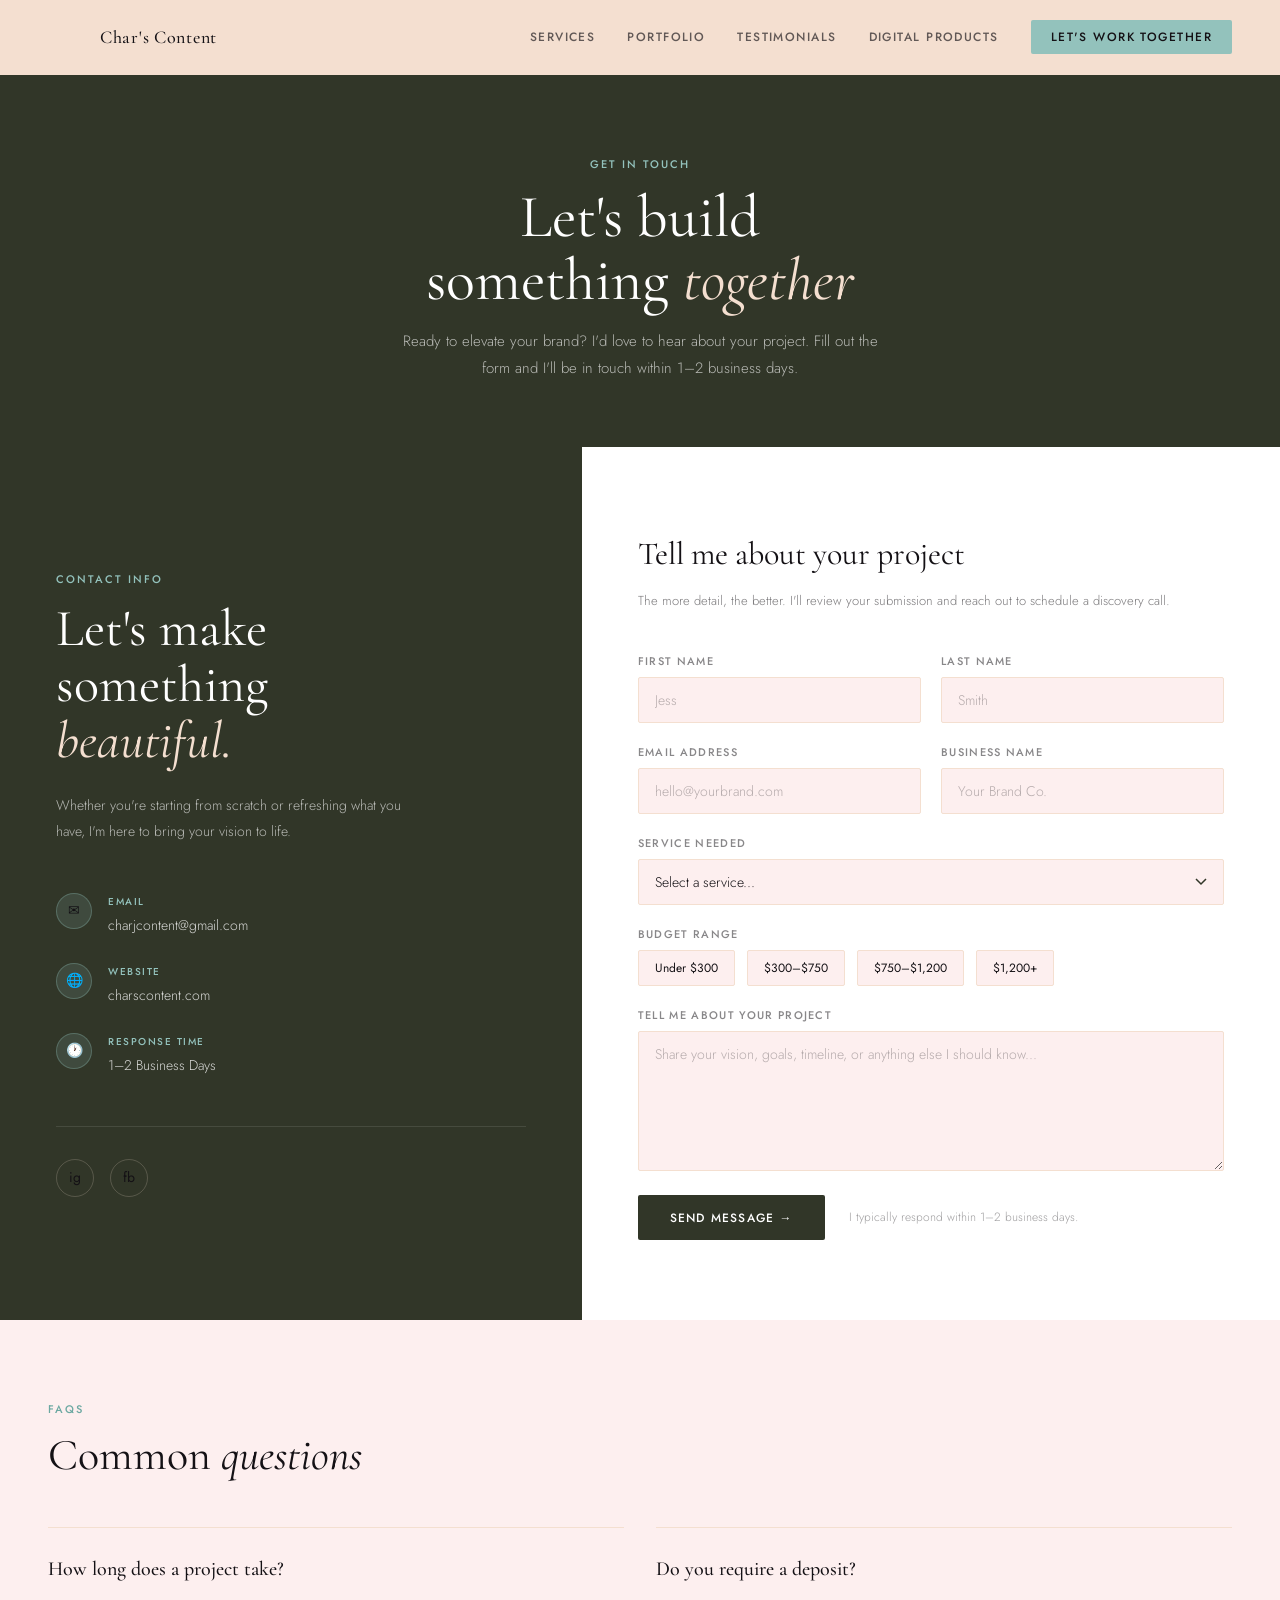
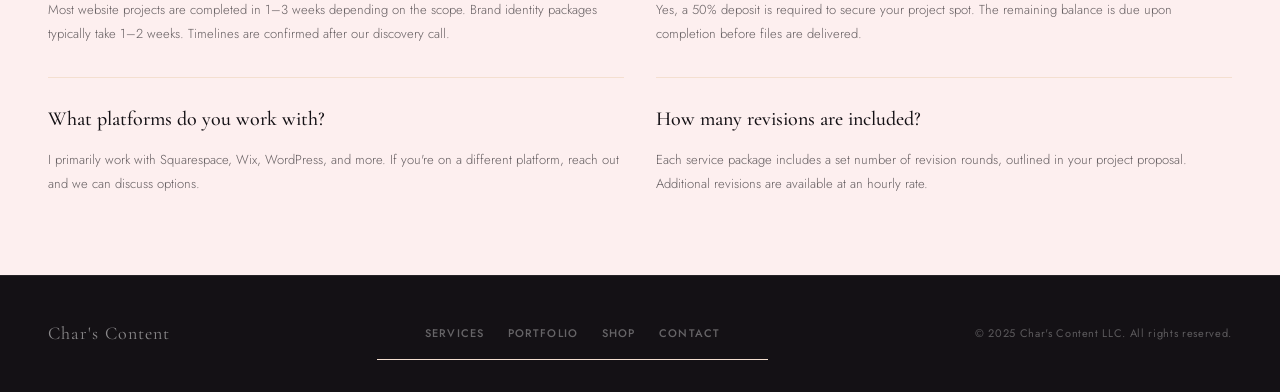
==== commit 123700ce: "added formspree to contact page added formspree to contact page" ====
--- a/contact.html
+++ b/contact.html
@@ -18,7 +18,11 @@
         <div class="logo-circle"></div>
         <span class="nav-brand">Char's Content</span>
       </a>
-      <button class="menu-toggle" aria-label="Toggle navigation menu" aria-expanded="false">
+      <button
+        class="menu-toggle"
+        aria-label="Toggle navigation menu"
+        aria-expanded="false"
+      >
         <span class="menu-toggle-bar"></span>
         <span class="menu-toggle-bar"></span>
         <span class="menu-toggle-bar"></span>
@@ -69,8 +73,8 @@
             <div class="contact-info-icon">✉</div>
             <div>
               <p class="contact-info-label">Email</p>
-              <a href="mailto:hello@charscontent.com" class="contact-info-value"
-                >hello@charscontent.com</a
+              <a href="mailto:charjcontent@gmail.com" class="contact-info-value"
+                >charjcontent@gmail.com</a
               >
             </div>
           </div>
@@ -93,10 +97,14 @@
         </div>
 
         <div class="contact-socials">
-          <a href="#" class="social-link">ig</a>
-          <a href="#" class="social-link">tw</a>
-          <a href="#" class="social-link">in</a>
-          <a href="#" class="social-link">et</a>
+          <a href="https://www.instagram.com/charscontent_/" class="social-link"
+            >ig</a
+          >
+          <a
+            href="https://www.facebook.com/profile.php?id=61552998167108"
+            class="social-link"
+            >fb</a
+          >
         </div>
       </div>
 
@@ -108,14 +116,15 @@
           to schedule a discovery call.
         </p>
 
-        <form onsubmit="handleSubmit(event)">
+        <form action="https://formspree.io/f/xykqpbbp" method="POST">
           <div class="form-grid">
             <div class="form-field">
               <label class="form-label">First Name</label>
               <input
                 class="form-input"
                 type="text"
-                placeholder="Charlotte"
+                name="first_name"
+                placeholder="Jess"
                 required
               />
             </div>
@@ -124,6 +133,7 @@
               <input
                 class="form-input"
                 type="text"
+                name="last_name"
                 placeholder="Smith"
                 required
               />
@@ -133,6 +143,7 @@
               <input
                 class="form-input"
                 type="email"
+                name="email"
                 placeholder="hello@yourbrand.com"
                 required
               />
@@ -142,12 +153,13 @@
               <input
                 class="form-input"
                 type="text"
+                name="bsiness_name"
                 placeholder="Your Brand Co."
               />
             </div>
             <div class="form-field form-full">
               <label class="form-label">Service Needed</label>
-              <select class="service-select">
+              <select class="service-select" name="service">
                 <option value="" disabled selected>Select a service...</option>
                 <option>Website Design</option>
                 <option>Brand Identity</option>
@@ -195,6 +207,7 @@
               <label class="form-label">Tell Me About Your Project</label>
               <textarea
                 class="form-input"
+                name="message"
                 placeholder="Share your vision, goals, timeline, or anything else I should know..."
                 style="min-height: 140px"
               ></textarea>
@@ -233,7 +246,7 @@
         <div class="faq-item">
           <p class="faq-q">What platforms do you work with?</p>
           <p class="faq-a">
-            I primarily work with Squarespace, Wix, WordPress, and Canva. If
+            I primarily work with Squarespace, Wix, WordPress, and more. If
             you're on a different platform, reach out and we can discuss
             options.
           </p>
@@ -271,14 +284,30 @@
         el.classList.add("selected");
       }
 
-      function handleSubmit(e) {
+      const form = document.querySelector("form");
+      form.addEventListener("submit", async function (e) {
         e.preventDefault();
-        const btn = e.target.querySelector('button[type="submit"]');
-        btn.textContent = "Sent! ✓";
-        btn.style.background = "var(--teal)";
-        btn.style.color = "var(--ink)";
+        const btn = form.querySelector('button[type="submit"]');
+        btn.textContent = "Sending...";
         btn.disabled = true;
-      }
+
+        const response = await fetch(form.action, {
+          method: "POST",
+          body: new FormData(form),
+          headers: { Accept: "application/json" },
+        });
+
+        if (response.ok) {
+          btn.textContent = "Sent! ✓";
+          btn.style.background = "var(--teal)";
+          btn.style.color = "var(--ink)";
+          form.reset();
+        } else {
+          btn.textContent = "Something went wrong — try again";
+          btn.style.background = "#c0392b";
+          btn.disabled = false;
+        }
+      });
     </script>
     <script src="mobile.js" defer></script>
   </body>
--- a/mobile.css
+++ b/mobile.css
@@ -73,7 +73,6 @@
    TABLET — 1024px and below
    ============================================ */
 @media (max-width: 1024px) {
-
   nav {
     padding: 1rem 2rem;
   }
@@ -152,7 +151,6 @@
    MOBILE — 768px and below
    ============================================ */
 @media (max-width: 768px) {
-
   body {
     font-size: 14px;
   }
@@ -376,6 +374,10 @@
     grid-template-columns: 1fr;
   }
 
+  .testi-text {
+    font-size: 15px;
+  }
+
   .testi-card.featured {
     grid-column: span 1;
     grid-template-columns: 1fr;
@@ -514,7 +516,6 @@
    SMALL MOBILE — 480px and below
    ============================================ */
 @media (max-width: 480px) {
-
   .hero-headline {
     font-size: 32px;
   }
@@ -567,7 +568,7 @@
   }
 
   .testi-card.featured .testi-text {
-    font-size: 17px;
+    font-size: 17px !important;
   }
 
   .pricing-price {
